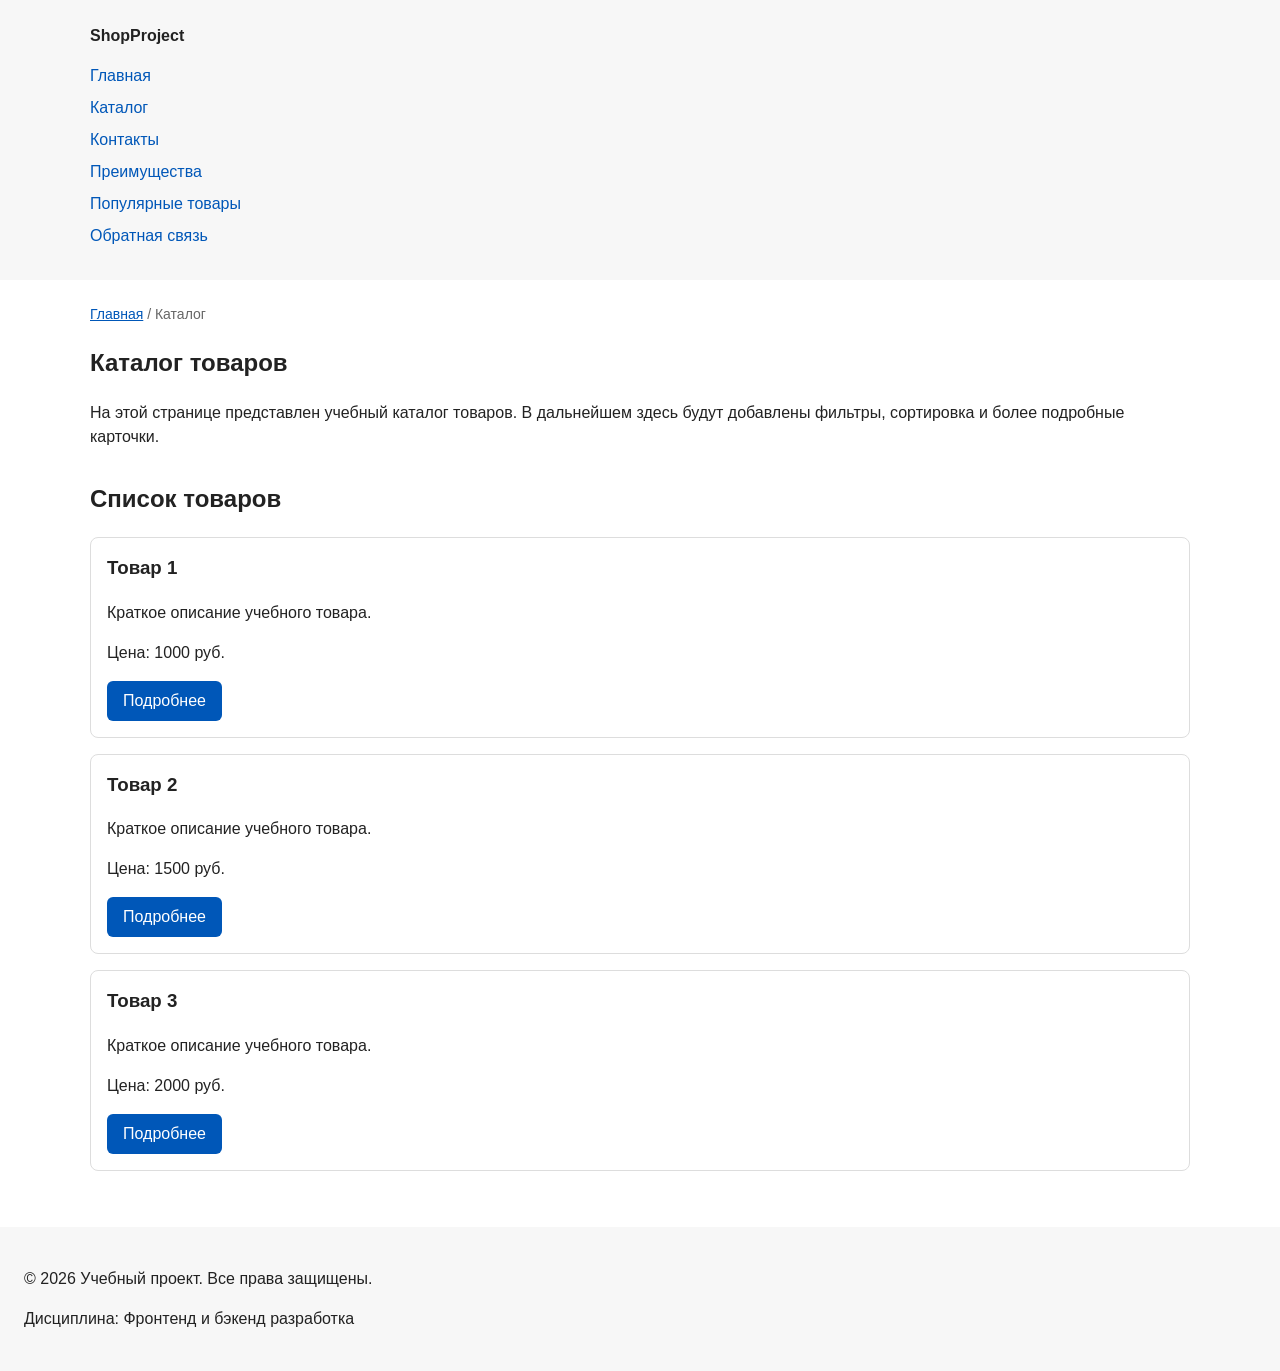
==== catalog.html @ 84f33d65 "feat: add multi-page structure navigation and anchors" ====
<!DOCTYPE html>
<html lang="ru">
<head>
  <meta charset="UTF-8">
  <meta name="viewport" content="width=device-width, initial-scale=1.0">
  <meta name="description" content="Каталог товаров учебного интернет-магазина.">
  <title>Каталог товаров — Учебный интернет-магазин</title>
  <link rel="stylesheet" href="css/style.css">
</head>
<body>
  <header>
    <div class="site-header">
      <a class="site-logo" href="index.html">ShopProject</a>
      <nav class="site-nav" aria-label="Основная навигация">
        <ul class="site-nav__list">
          <li><a href="index.html">Главная</a></li>
          <li><a href="catalog.html">Каталог</a></li>
          <li><a href="contacts.html">Контакты</a></li>
          <li><a href="index.html#advantages">Преимущества</a></li>
          <li><a href="index.html#popular">Популярные товары</a></li>
          <li><a href="index.html#contacts">Обратная связь</a></li>
        </ul>
      </nav>
    </div>
  </header>

  <main>
    <nav class="breadcrumbs" aria-label="Хлебные крошки">
      <a href="index.html">Главная</a>
      <span>Каталог</span>
    </nav>

    <section class="section">
      <h1>Каталог товаров</h1>
      <p>
        На этой странице представлен учебный каталог товаров.
        В дальнейшем здесь будут добавлены фильтры, сортировка и более
        подробные карточки.
      </p>
    </section>

    <section class="section">
      <h2>Список товаров</h2>

      <article class="product-card">
        <h3>Товар 1</h3>
        <p>Краткое описание учебного товара.</p>
        <p>Цена: 1000 руб.</p>
        <a class="button" href="index.html#popular">Подробнее</a>
      </article>

      <article class="product-card">
        <h3>Товар 2</h3>
        <p>Краткое описание учебного товара.</p>
        <p>Цена: 1500 руб.</p>
        <a class="button" href="index.html#popular">Подробнее</a>
      </article>

      <article class="product-card">
        <h3>Товар 3</h3>
        <p>Краткое описание учебного товара.</p>
        <p>Цена: 2000 руб.</p>
        <a class="button" href="index.html#popular">Подробнее</a>
      </article>
    </section>
  </main>

  <footer>
    <p>&copy; 2026 Учебный проект. Все права защищены.</p>
    <p>Дисциплина: Фронтенд и бэкенд разработка</p>
  </footer>
</body>
</html>
---- css/style.css ----
/* ===============================
   1. Переменные проекта
   =============================== */

:root {
  /* Цвета */
  --color-bg: #ffffff;
  --color-text: #222222;
  --color-muted: #666666;
  --color-primary: #0057b8;
  --color-primary-dark: #003f86;
  --color-border: #dddddd;
  --color-surface: #f7f7f7;
  --color-surface-accent: #eef5ff;
  --color-danger: #b00020;
  --color-success: #168a2f;
  --color-success-bg: #eefaf0;
  --color-white: #ffffff;

  /* Отступы */
  --space-xs: 4px;
  --space-sm: 8px;
  --space-md: 16px;
  --space-lg: 24px;
  --space-xl: 32px;

  /* Скругления */
  --radius-sm: 6px;
  --radius-md: 8px;
  --radius-lg: 12px;

  /* Размеры */
  --container-width: 1100px;
}

/* ===============================
   2. Базовые стили
   =============================== */

* {
  box-sizing: border-box;
}

body {
  margin: 0;
  font-family: Arial, sans-serif;
  line-height: 1.5;
  color: var(--color-text);
  background-color: var(--color-bg);
}

header,
main,
footer {
  padding: var(--space-lg);
}

header {
  background-color: var(--color-surface);
}

footer {
  background-color: var(--color-surface);
}

html {
  scroll-behavior: smooth;
}

:target {
  outline: 2px dashed var(--color-primary);
  outline-offset: 4px;
}

/* ===============================
   3. Общие элементы интерфейса
   =============================== */

a {
  color: var(--color-primary);
}

a:hover {
  color: var(--color-primary-dark);
}

a:focus-visible {
  outline: 2px solid var(--color-primary);
  outline-offset: 3px;
}

/* ===============================
   4. Компоненты страницы
   =============================== */

.site-header {
  max-width: var(--container-width);
  margin: 0 auto;
}

.site-logo {
  font-weight: bold;
  text-decoration: none;
  color: var(--color-text);
}

.site-nav__list {
  padding: 0;
  margin: var(--space-md) 0 0;
  list-style: none;
}

.site-nav__list li {
  margin-bottom: var(--space-sm);
}

.site-nav__list a {
  color: var(--color-primary);
  text-decoration: none;
}

.site-nav__list a:hover {
  text-decoration: underline;
}

.hero {
  max-width: var(--container-width);
  margin: 0 auto var(--space-xl);
  padding: var(--space-xl) var(--space-lg);
  background-color: var(--color-surface-accent);
  border-radius: var(--radius-lg);
}

.section {
  max-width: var(--container-width);
  margin: 0 auto var(--space-xl);
}

.section h2 {
  margin-top: 0;
}

.product-card {
  margin-bottom: var(--space-md);
  padding: var(--space-md);
  border: 1px solid var(--color-border);
  border-radius: var(--radius-md);
  background-color: var(--color-bg);
}

.product-card:hover {
  border-color: var(--color-primary);
}

.product-card h3 {
  margin-top: 0;
}

.button {
  display: inline-block;
  padding: var(--space-sm) var(--space-md);
  color: var(--color-white);
  background-color: var(--color-primary);
  text-decoration: none;
  border: none;
  border-radius: var(--radius-sm);
  font: inherit;
  cursor: pointer;
}

.button:hover {
  color: var(--color-white);
  background-color: var(--color-primary-dark);
}

.button:focus-visible {
  outline: 2px solid var(--color-primary);
  outline-offset: 3px;
}

.button:disabled {
  opacity: 0.6;
  cursor: not-allowed;
}

.aside-info {
  max-width: var(--container-width);
  margin: 0 auto var(--space-xl);
  padding: var(--space-md);
  border-left: 4px solid var(--color-primary);
  background-color: var(--color-surface);
}

.breadcrumbs {
  max-width: var(--container-width);
  margin: 0 auto var(--space-md);
  font-size: 14px;
  color: var(--color-muted);
}

.breadcrumbs a {
  color: var(--color-primary);
}

.breadcrumbs span::before {
  content: " / ";
  color: var(--color-muted);
}

/* ===============================
   5. Форма и модальное окно
   =============================== */

.order-dialog {
  width: min(100% - 32px, 560px);
  padding: var(--space-lg);
  border: none;
  border-radius: var(--radius-lg);
}

.order-dialog::backdrop {
  background-color: rgba(0, 0, 0, 0.5);
}

.form-field {
  margin-bottom: var(--space-md);
}

.form-field label {
  display: block;
  margin-bottom: var(--space-xs);
}

.form-field input,
.form-field select,
.form-field textarea {
  width: 100%;
  padding: 10px 12px;
  border: 1px solid var(--color-border);
  border-radius: var(--radius-sm);
  font: inherit;
}

.form-field input[type="checkbox"] {
  width: auto;
}

.form-field small {
  display: block;
  margin-top: var(--space-xs);
  color: var(--color-muted);
}

.form-field input:hover,
.form-field select:hover,
.form-field textarea:hover {
  border-color: var(--color-primary);
}

.form-field input:focus-visible,
.form-field select:focus-visible,
.form-field textarea:focus-visible,
.form-actions button:focus-visible {
  outline: 2px solid var(--color-primary);
  outline-offset: 3px;
}

[aria-invalid="true"] {
  border-color: var(--color-danger);
}

.form-actions {
  display: flex;
  gap: 12px;
  margin-top: 20px;
}

.success-message {
  max-width: var(--container-width);
  margin: var(--space-lg) auto;
  padding: var(--space-md);
  border-left: 4px solid var(--color-success);
  background-color: var(--color-success-bg);
}
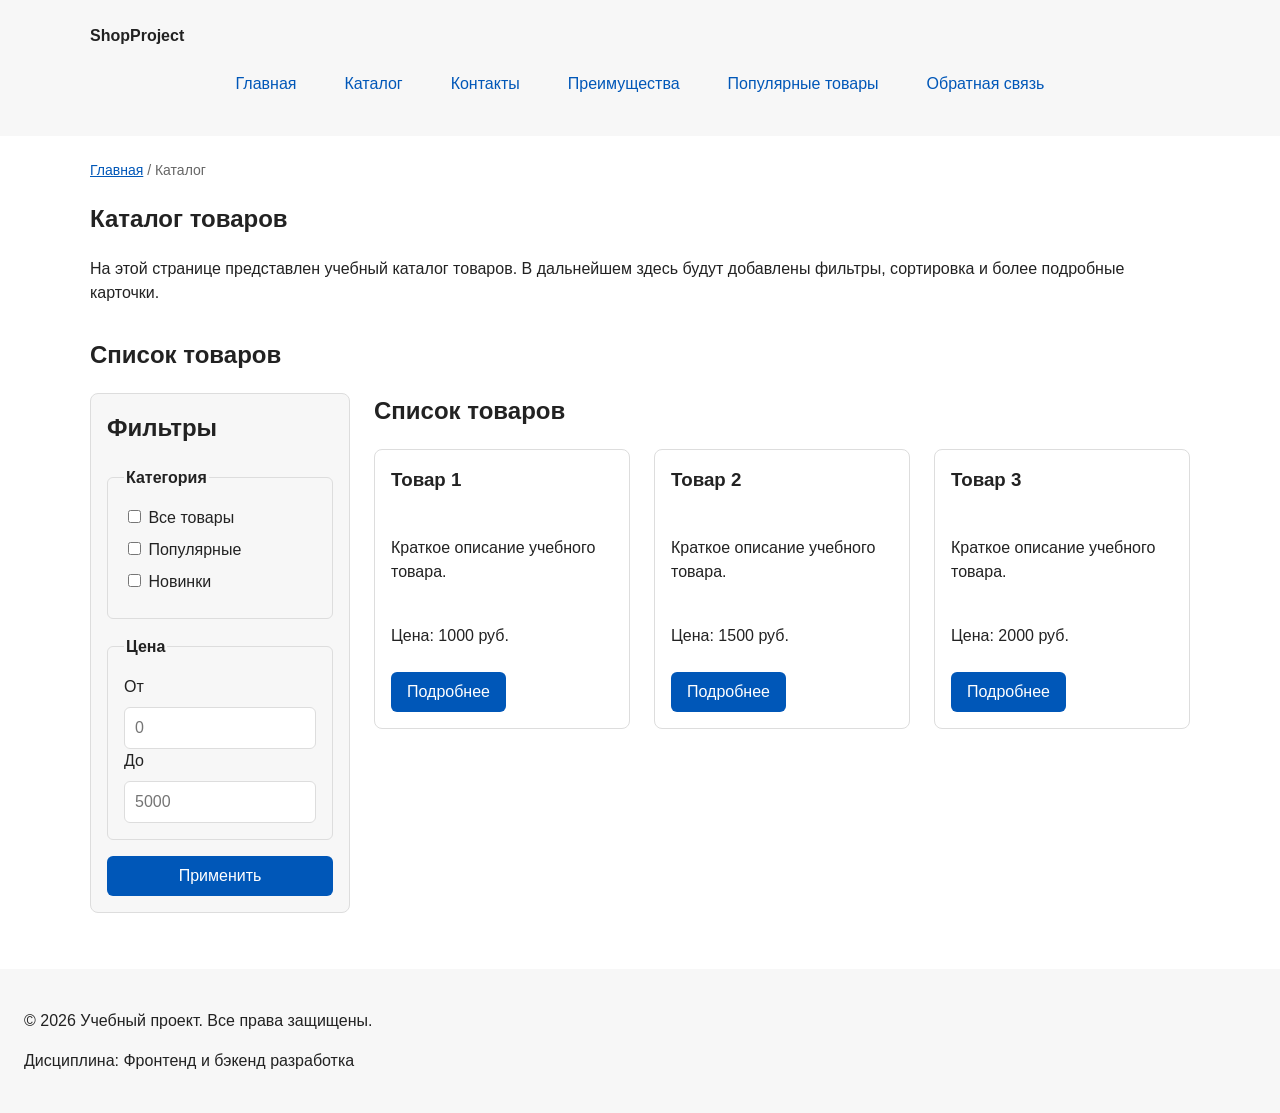
==== commit b2a98c62: "feat: add flex navigation and grid catalog layout" ====
--- a/catalog.html
+++ b/catalog.html
@@ -41,7 +41,33 @@
 
     <section class="section">
       <h2>Список товаров</h2>
+      <section class="catalog-layout">
+        <aside class="catalog-filters">
+            <h2>Фильтры</h2>
 
+            <form class="filters-form" action="#" method="get">
+                <fieldset>
+                    <legend>Категория</legend>
+                    <label><input type="checkbox" name="category" value="all"> Все товары</label>
+                    <label><input type="checkbox" name="category" value="popular"> Популярные</label>
+                    <label><input type="checkbox" name="category" value="new"> Новинки</label>
+                </fieldset>
+
+                <fieldset>
+                    <legend>Цена</legend>
+                    <label for="price-from">От</label>
+                    <input id="price-from" name="price-from" type="number" min="0" placeholder="0">
+                    <label for="price-to">До</label>
+                    <input id="price-to" name="price-to" type="number" min="0" placeholder="5000">
+                </fieldset>
+
+                <button class="button" type="submit">Применить</button>
+            </form>
+        </aside>
+
+  <section class="catalog-products">
+    <h2>Список товаров</h2>
+    <div class="products-grid">
       <article class="product-card">
         <h3>Товар 1</h3>
         <p>Краткое описание учебного товара.</p>
@@ -62,7 +88,10 @@
         <p>Цена: 2000 руб.</p>
         <a class="button" href="index.html#popular">Подробнее</a>
       </article>
-    </section>
+    </div>
+  </section>
+</section>  
+
   </main>
 
   <footer>
--- a/css/style.css
+++ b/css/style.css
@@ -105,6 +105,11 @@
 }
 
 .site-nav__list {
+  display: flex;
+  flex-wrap: wrap;
+  justify-content: center;
+  align-items: center;
+  gap: var(--space-md);
   padding: 0;
   margin: var(--space-md) 0 0;
   list-style: none;
@@ -115,12 +120,16 @@
 }
 
 .site-nav__list a {
+  display: inline-block;
+  padding: var(--space-sm) var(--space-md);
   color: var(--color-primary);
   text-decoration: none;
+  border-radius: var(--radius-sm);
 }
 
 .site-nav__list a:hover {
-  text-decoration: underline;
+  color: var(--color-white);
+  background-color: var(--color-primary);
 }
 
 .hero {
@@ -140,12 +149,26 @@
   margin-top: 0;
 }
 
+.products-grid {
+    display: grid;
+    grid-template-columns: repeat(3, 1fr);
+    gap: var(--space-lg);
+}
+
 .product-card {
-  margin-bottom: var(--space-md);
-  padding: var(--space-md);
-  border: 1px solid var(--color-border);
-  border-radius: var(--radius-md);
-  background-color: var(--color-bg);
+    display: flex;
+    flex-direction: column;
+    gap: var(--space-sm);
+    margin-bottom: 0;
+    padding: var(--space-md);
+    border: 1px solid var(--color-border);
+    border-radius: var(--radius-md);
+    background-color: var(--color-bg);
+}
+
+.product-card .button {
+    margin-top: auto;
+    align-self: flex-start;
 }
 
 .product-card:hover {
@@ -281,4 +304,54 @@
   padding: var(--space-md);
   border-left: 4px solid var(--color-success);
   background-color: var(--color-success-bg);
+}
+
+.catalog-layout {
+  max-width: var(--container-width);
+  margin: 0 auto var(--space-xl);
+  display: grid;
+  grid-template-columns: 260px 1fr;
+  grid-template-areas: "filters products";
+  gap: var(--space-lg);
+}
+
+.catalog-filters {
+  grid-area: filters;
+  padding: var(--space-md);
+  border: 1px solid var(--color-border);
+  border-radius: var(--radius-md);
+  background-color: var(--color-surface);
+}
+
+.catalog-products {
+  grid-area: products;
+}
+
+.filters-form {
+  display: grid;
+  gap: var(--space-md);
+}
+
+.filters-form fieldset {
+  margin: 0;
+  padding: var(--space-md);
+  border: 1px solid var(--color-border);
+  border-radius: var(--radius-sm);
+}
+
+.filters-form legend {
+  font-weight: 700;
+}
+
+.filters-form label {
+  display: block;
+  margin-bottom: var(--space-sm);
+}
+
+.filters-form input[type="number"] {
+  width: 100%;
+  padding: 8px 10px;
+  border: 1px solid var(--color-border);
+  border-radius: var(--radius-sm);
+  font: inherit;
 }
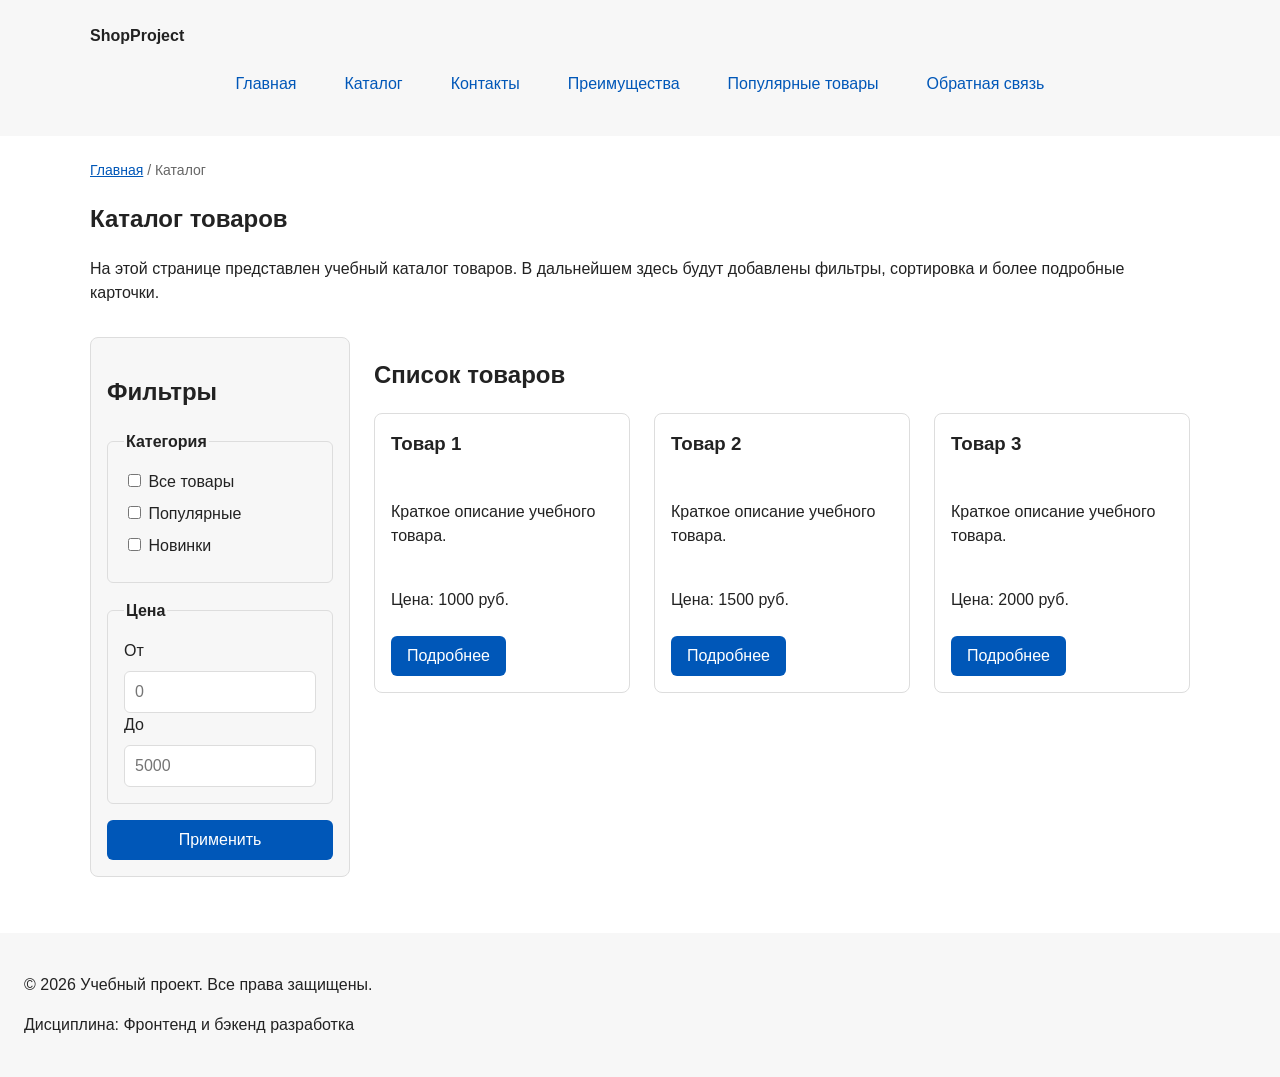
==== commit 2c455de3: "fix: correct HTML structure and update README" ====
--- a/catalog.html
+++ b/catalog.html
@@ -39,31 +39,29 @@
       </p>
     </section>
 
-    <section class="section">
-      <h2>Список товаров</h2>
-      <section class="catalog-layout">
-        <aside class="catalog-filters">
-            <h2>Фильтры</h2>
+    <section class="catalog-layout">
+      <aside class="catalog-filters">
+          <h2>Фильтры</h2>
 
-            <form class="filters-form" action="#" method="get">
-                <fieldset>
-                    <legend>Категория</legend>
-                    <label><input type="checkbox" name="category" value="all"> Все товары</label>
-                    <label><input type="checkbox" name="category" value="popular"> Популярные</label>
-                    <label><input type="checkbox" name="category" value="new"> Новинки</label>
-                </fieldset>
+          <form class="filters-form" action="#" method="get">
+              <fieldset>
+                  <legend>Категория</legend>
+                  <label><input type="checkbox" name="category" value="all"> Все товары</label>
+                  <label><input type="checkbox" name="category" value="popular"> Популярные</label>
+                  <label><input type="checkbox" name="category" value="new"> Новинки</label>
+              </fieldset>
 
-                <fieldset>
-                    <legend>Цена</legend>
-                    <label for="price-from">От</label>
-                    <input id="price-from" name="price-from" type="number" min="0" placeholder="0">
-                    <label for="price-to">До</label>
-                    <input id="price-to" name="price-to" type="number" min="0" placeholder="5000">
-                </fieldset>
+              <fieldset>
+                  <legend>Цена</legend>
+                  <label for="price-from">От</label>
+                  <input id="price-from" name="price-from" type="number" min="0" placeholder="0">
+                  <label for="price-to">До</label>
+                  <input id="price-to" name="price-to" type="number" min="0" placeholder="5000">
+              </fieldset>
 
-                <button class="button" type="submit">Применить</button>
-            </form>
-        </aside>
+              <button class="button" type="submit">Применить</button>
+          </form>
+      </aside>
 
   <section class="catalog-products">
     <h2>Список товаров</h2>
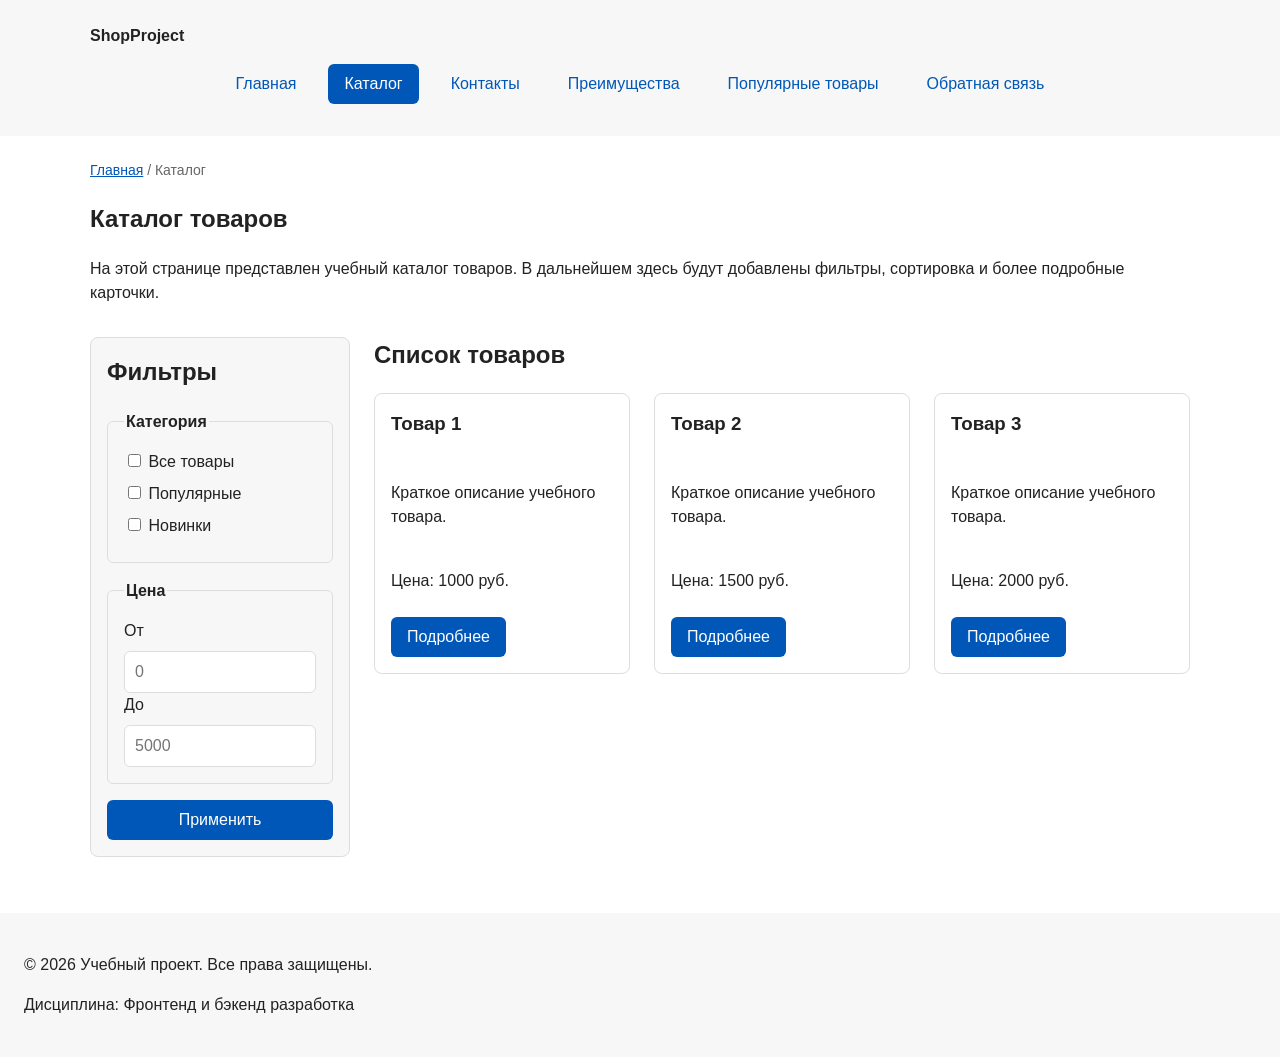
==== commit 27044a29: "refactor: apply BEM naming to CSS classes" ====
--- a/catalog.html
+++ b/catalog.html
@@ -8,17 +8,30 @@
   <link rel="stylesheet" href="css/style.css">
 </head>
 <body>
-  <header>
-    <div class="site-header">
-      <a class="site-logo" href="index.html">ShopProject</a>
+  <header class="site-header">
+    <div class="site-header__inner">
+      <a class="site-header__logo" href="index.html">ShopProject</a>
+
       <nav class="site-nav" aria-label="Основная навигация">
         <ul class="site-nav__list">
-          <li><a href="index.html">Главная</a></li>
-          <li><a href="catalog.html">Каталог</a></li>
-          <li><a href="contacts.html">Контакты</a></li>
-          <li><a href="index.html#advantages">Преимущества</a></li>
-          <li><a href="index.html#popular">Популярные товары</a></li>
-          <li><a href="index.html#contacts">Обратная связь</a></li>
+          <li class="site-nav__item">
+            <a class="site-nav__link" href="index.html">Главная</a>
+          </li>
+          <li class="site-nav__item">
+            <a class="site-nav__link site-nav__link--active" href="catalog.html">Каталог</a>
+          </li>
+          <li class="site-nav__item">
+            <a class="site-nav__link" href="contacts.html">Контакты</a>
+          </li>
+          <li class="site-nav__item">
+            <a class="site-nav__link" href="index.html#advantages">Преимущества</a>
+          </li>
+          <li class="site-nav__item">
+            <a class="site-nav__link" href="index.html#popular">Популярные товары</a>
+          </li>
+          <li class="site-nav__item">
+            <a class="site-nav__link" href="index.html#contacts">Обратная связь</a>
+          </li>
         </ul>
       </nav>
     </div>
@@ -26,8 +39,8 @@
 
   <main>
     <nav class="breadcrumbs" aria-label="Хлебные крошки">
-      <a href="index.html">Главная</a>
-      <span>Каталог</span>
+      <a class="breadcrumbs__link" href="index.html">Главная</a>
+      <span class="breadcrumbs__current">Каталог</span>
     </nav>
 
     <section class="section">
@@ -41,58 +54,66 @@
 
     <section class="catalog-layout">
       <aside class="catalog-filters">
-          <h2>Фильтры</h2>
+        <h2 class="catalog-filters__title">Фильтры</h2>
 
-          <form class="filters-form" action="#" method="get">
-              <fieldset>
-                  <legend>Категория</legend>
-                  <label><input type="checkbox" name="category" value="all"> Все товары</label>
-                  <label><input type="checkbox" name="category" value="popular"> Популярные</label>
-                  <label><input type="checkbox" name="category" value="new"> Новинки</label>
-              </fieldset>
+        <form class="catalog-filters__form" action="#" method="get">
+          <fieldset class="catalog-filters__group">
+            <legend class="catalog-filters__legend">Категория</legend>
+            <label class="catalog-filters__label">
+              <input class="catalog-filters__input" type="checkbox" name="category" value="all"> Все товары
+            </label>
+            <label class="catalog-filters__label">
+              <input class="catalog-filters__input" type="checkbox" name="category" value="popular"> Популярные
+            </label>
+            <label class="catalog-filters__label">
+              <input class="catalog-filters__input" type="checkbox" name="category" value="new"> Новинки
+            </label>
+          </fieldset>
 
-              <fieldset>
-                  <legend>Цена</legend>
-                  <label for="price-from">От</label>
-                  <input id="price-from" name="price-from" type="number" min="0" placeholder="0">
-                  <label for="price-to">До</label>
-                  <input id="price-to" name="price-to" type="number" min="0" placeholder="5000">
-              </fieldset>
+          <fieldset class="catalog-filters__group">
+            <legend class="catalog-filters__legend">Цена</legend>
+            <label class="catalog-filters__label" for="price-from">От</label>
+            <input class="catalog-filters__input" id="price-from" name="price-from"
+              type="number" min="0" placeholder="0">
+            <label class="catalog-filters__label" for="price-to">До</label>
+            <input class="catalog-filters__input" id="price-to" name="price-to"
+              type="number" min="0" placeholder="5000">
+          </fieldset>
 
-              <button class="button" type="submit">Применить</button>
-          </form>
+          <button class="button button--primary" type="submit">Применить</button>
+        </form>
       </aside>
 
-  <section class="catalog-products">
-    <h2>Список товаров</h2>
-    <div class="products-grid">
-      <article class="product-card">
-        <h3>Товар 1</h3>
-        <p>Краткое описание учебного товара.</p>
-        <p>Цена: 1000 руб.</p>
-        <a class="button" href="index.html#popular">Подробнее</a>
-      </article>
+      <section class="catalog-products">
+        <h2 class="section__title">Список товаров</h2>
 
-      <article class="product-card">
-        <h3>Товар 2</h3>
-        <p>Краткое описание учебного товара.</p>
-        <p>Цена: 1500 руб.</p>
-        <a class="button" href="index.html#popular">Подробнее</a>
-      </article>
+        <div class="products-grid">
+          <article class="product-card">
+            <h3 class="product-card__title">Товар 1</h3>
+            <p class="product-card__description">Краткое описание учебного товара.</p>
+            <p class="product-card__price">Цена: 1000 руб.</p>
+            <a class="button button--primary product-card__button" href="index.html#popular">Подробнее</a>
+          </article>
 
-      <article class="product-card">
-        <h3>Товар 3</h3>
-        <p>Краткое описание учебного товара.</p>
-        <p>Цена: 2000 руб.</p>
-        <a class="button" href="index.html#popular">Подробнее</a>
-      </article>
-    </div>
-  </section>
-</section>  
+          <article class="product-card">
+            <h3 class="product-card__title">Товар 2</h3>
+            <p class="product-card__description">Краткое описание учебного товара.</p>
+            <p class="product-card__price">Цена: 1500 руб.</p>
+            <a class="button button--primary product-card__button" href="index.html#popular">Подробнее</a>
+          </article>
 
+          <article class="product-card">
+            <h3 class="product-card__title">Товар 3</h3>
+            <p class="product-card__description">Краткое описание учебного товара.</p>
+            <p class="product-card__price">Цена: 2000 руб.</p>
+            <a class="button button--primary product-card__button" href="index.html#popular">Подробнее</a>
+          </article>
+        </div>
+      </section>
+    </section>
   </main>
 
-  <footer>
+  <footer class="site-footer">
     <p>&copy; 2026 Учебный проект. Все права защищены.</p>
     <p>Дисциплина: Фронтенд и бэкенд разработка</p>
   </footer>
--- a/css/style.css
+++ b/css/style.css
@@ -49,18 +49,8 @@
   background-color: var(--color-bg);
 }
 
-header,
-main,
-footer {
+main {
   padding: var(--space-lg);
-}
-
-header {
-  background-color: var(--color-surface);
-}
-
-footer {
-  background-color: var(--color-surface);
 }
 
 html {
@@ -93,17 +83,24 @@
    4. Компоненты страницы
    =============================== */
 
+/* Шапка */
 .site-header {
+  padding: var(--space-lg);
+  background-color: var(--color-surface);
+}
+
+.site-header__inner {
   max-width: var(--container-width);
   margin: 0 auto;
 }
 
-.site-logo {
+.site-header__logo {
   font-weight: bold;
   text-decoration: none;
   color: var(--color-text);
 }
 
+/* Навигация */
 .site-nav__list {
   display: flex;
   flex-wrap: wrap;
@@ -115,11 +112,11 @@
   list-style: none;
 }
 
-.site-nav__list li {
+.site-nav__item {
   margin-bottom: var(--space-sm);
 }
 
-.site-nav__list a {
+.site-nav__link {
   display: inline-block;
   padding: var(--space-sm) var(--space-md);
   color: var(--color-primary);
@@ -127,11 +124,35 @@
   border-radius: var(--radius-sm);
 }
 
-.site-nav__list a:hover {
+.site-nav__link:hover {
   color: var(--color-white);
   background-color: var(--color-primary);
 }
 
+/* Ссылка текущей страницы (должна идти после :hover) */
+.site-nav__link--active {
+  color: var(--color-white);
+  background-color: var(--color-primary);
+}
+
+/* Хлебные крошки */
+.breadcrumbs {
+  max-width: var(--container-width);
+  margin: 0 auto var(--space-md);
+  font-size: 14px;
+  color: var(--color-muted);
+}
+
+.breadcrumbs__link {
+  color: var(--color-primary);
+}
+
+.breadcrumbs__current::before {
+  content: " / ";
+  color: var(--color-muted);
+}
+
+/* Первый экран и секции */
 .hero {
   max-width: var(--container-width);
   margin: 0 auto var(--space-xl);
@@ -145,55 +166,70 @@
   margin: 0 auto var(--space-xl);
 }
 
-.section h2 {
+.section__title {
   margin-top: 0;
 }
 
+/* Сетка и карточки товаров */
 .products-grid {
-    display: grid;
-    grid-template-columns: repeat(3, 1fr);
-    gap: var(--space-lg);
+  display: grid;
+  grid-template-columns: repeat(3, 1fr);
+  gap: var(--space-lg);
 }
 
 .product-card {
-    display: flex;
-    flex-direction: column;
-    gap: var(--space-sm);
-    margin-bottom: 0;
-    padding: var(--space-md);
-    border: 1px solid var(--color-border);
-    border-radius: var(--radius-md);
-    background-color: var(--color-bg);
-}
-
-.product-card .button {
-    margin-top: auto;
-    align-self: flex-start;
+  display: flex;
+  flex-direction: column;
+  gap: var(--space-sm);
+  padding: var(--space-md);
+  border: 1px solid var(--color-border);
+  border-radius: var(--radius-md);
+  background-color: var(--color-bg);
 }
 
 .product-card:hover {
   border-color: var(--color-primary);
 }
 
-.product-card h3 {
+.product-card__title {
   margin-top: 0;
 }
 
+.product-card__button {
+  margin-top: auto;
+  align-self: flex-start;
+}
+
+/* Кнопка: базовый блок + модификаторы (всегда вместе: button button--primary) */
 .button {
   display: inline-block;
   padding: var(--space-sm) var(--space-md);
+  border: none;
+  border-radius: var(--radius-sm);
+  font: inherit;
+  text-decoration: none;
+  cursor: pointer;
+}
+
+.button--primary {
   color: var(--color-white);
   background-color: var(--color-primary);
-  text-decoration: none;
-  border: none;
-  border-radius: var(--radius-sm);
-  font: inherit;
-  cursor: pointer;
-}
-
-.button:hover {
+}
+
+.button--primary:hover {
   color: var(--color-white);
   background-color: var(--color-primary-dark);
+}
+
+.button--secondary {
+  color: var(--color-primary);
+  background-color: transparent;
+  border: 1px solid var(--color-primary);
+}
+
+.button--secondary:hover {
+  color: var(--color-white);
+  background-color: var(--color-primary);
 }
 
 .button:focus-visible {
@@ -206,6 +242,7 @@
   cursor: not-allowed;
 }
 
+/* Информационный блок и подвал */
 .aside-info {
   max-width: var(--container-width);
   margin: 0 auto var(--space-xl);
@@ -214,20 +251,64 @@
   background-color: var(--color-surface);
 }
 
-.breadcrumbs {
-  max-width: var(--container-width);
-  margin: 0 auto var(--space-md);
-  font-size: 14px;
-  color: var(--color-muted);
-}
-
-.breadcrumbs a {
-  color: var(--color-primary);
-}
-
-.breadcrumbs span::before {
-  content: " / ";
-  color: var(--color-muted);
+.site-footer {
+  padding: var(--space-lg);
+  background-color: var(--color-surface);
+}
+
+/* Каталог */
+.catalog-layout {
+  max-width: var(--container-width);
+  margin: 0 auto var(--space-xl);
+  display: grid;
+  grid-template-columns: 260px 1fr;
+  grid-template-areas: "filters products";
+  gap: var(--space-lg);
+}
+
+.catalog-filters {
+  grid-area: filters;
+  padding: var(--space-md);
+  border: 1px solid var(--color-border);
+  border-radius: var(--radius-md);
+  background-color: var(--color-surface);
+}
+
+.catalog-filters__title {
+  margin-top: 0;
+}
+
+.catalog-filters__form {
+  display: grid;
+  gap: var(--space-md);
+}
+
+.catalog-filters__group {
+  margin: 0;
+  padding: var(--space-md);
+  border: 1px solid var(--color-border);
+  border-radius: var(--radius-sm);
+}
+
+.catalog-filters__legend {
+  font-weight: 700;
+}
+
+.catalog-filters__label {
+  display: block;
+  margin-bottom: var(--space-sm);
+}
+
+.catalog-filters__input[type="number"] {
+  width: 100%;
+  padding: 8px 10px;
+  border: 1px solid var(--color-border);
+  border-radius: var(--radius-sm);
+  font: inherit;
+}
+
+.catalog-products {
+  grid-area: products;
 }
 
 /* ===============================
@@ -245,18 +326,18 @@
   background-color: rgba(0, 0, 0, 0.5);
 }
 
-.form-field {
+.order-form__field {
   margin-bottom: var(--space-md);
 }
 
-.form-field label {
+.order-form__label {
   display: block;
   margin-bottom: var(--space-xs);
 }
 
-.form-field input,
-.form-field select,
-.form-field textarea {
+.order-form__input,
+.order-form__select,
+.order-form__textarea {
   width: 100%;
   padding: 10px 12px;
   border: 1px solid var(--color-border);
@@ -264,35 +345,38 @@
   font: inherit;
 }
 
-.form-field input[type="checkbox"] {
+/* Должно идти после .order-form__input, иначе width: 100% перебьёт auto */
+.order-form__input--checkbox {
   width: auto;
 }
 
-.form-field small {
+.order-form__hint {
   display: block;
   margin-top: var(--space-xs);
   color: var(--color-muted);
 }
 
-.form-field input:hover,
-.form-field select:hover,
-.form-field textarea:hover {
+.order-form__input:hover,
+.order-form__select:hover,
+.order-form__textarea:hover {
   border-color: var(--color-primary);
 }
 
-.form-field input:focus-visible,
-.form-field select:focus-visible,
-.form-field textarea:focus-visible,
-.form-actions button:focus-visible {
+.order-form__input:focus-visible,
+.order-form__select:focus-visible,
+.order-form__textarea:focus-visible {
   outline: 2px solid var(--color-primary);
   outline-offset: 3px;
 }
 
-[aria-invalid="true"] {
+/* Ошибка. Стоит после :hover, чтобы красная рамка не исчезала при наведении */
+.order-form__input[aria-invalid="true"],
+.order-form__select[aria-invalid="true"],
+.order-form__textarea[aria-invalid="true"] {
   border-color: var(--color-danger);
 }
 
-.form-actions {
+.order-form__actions {
   display: flex;
   gap: 12px;
   margin-top: 20px;
@@ -304,54 +388,4 @@
   padding: var(--space-md);
   border-left: 4px solid var(--color-success);
   background-color: var(--color-success-bg);
-}
-
-.catalog-layout {
-  max-width: var(--container-width);
-  margin: 0 auto var(--space-xl);
-  display: grid;
-  grid-template-columns: 260px 1fr;
-  grid-template-areas: "filters products";
-  gap: var(--space-lg);
-}
-
-.catalog-filters {
-  grid-area: filters;
-  padding: var(--space-md);
-  border: 1px solid var(--color-border);
-  border-radius: var(--radius-md);
-  background-color: var(--color-surface);
-}
-
-.catalog-products {
-  grid-area: products;
-}
-
-.filters-form {
-  display: grid;
-  gap: var(--space-md);
-}
-
-.filters-form fieldset {
-  margin: 0;
-  padding: var(--space-md);
-  border: 1px solid var(--color-border);
-  border-radius: var(--radius-sm);
-}
-
-.filters-form legend {
-  font-weight: 700;
-}
-
-.filters-form label {
-  display: block;
-  margin-bottom: var(--space-sm);
-}
-
-.filters-form input[type="number"] {
-  width: 100%;
-  padding: 8px 10px;
-  border: 1px solid var(--color-border);
-  border-radius: var(--radius-sm);
-  font: inherit;
 }
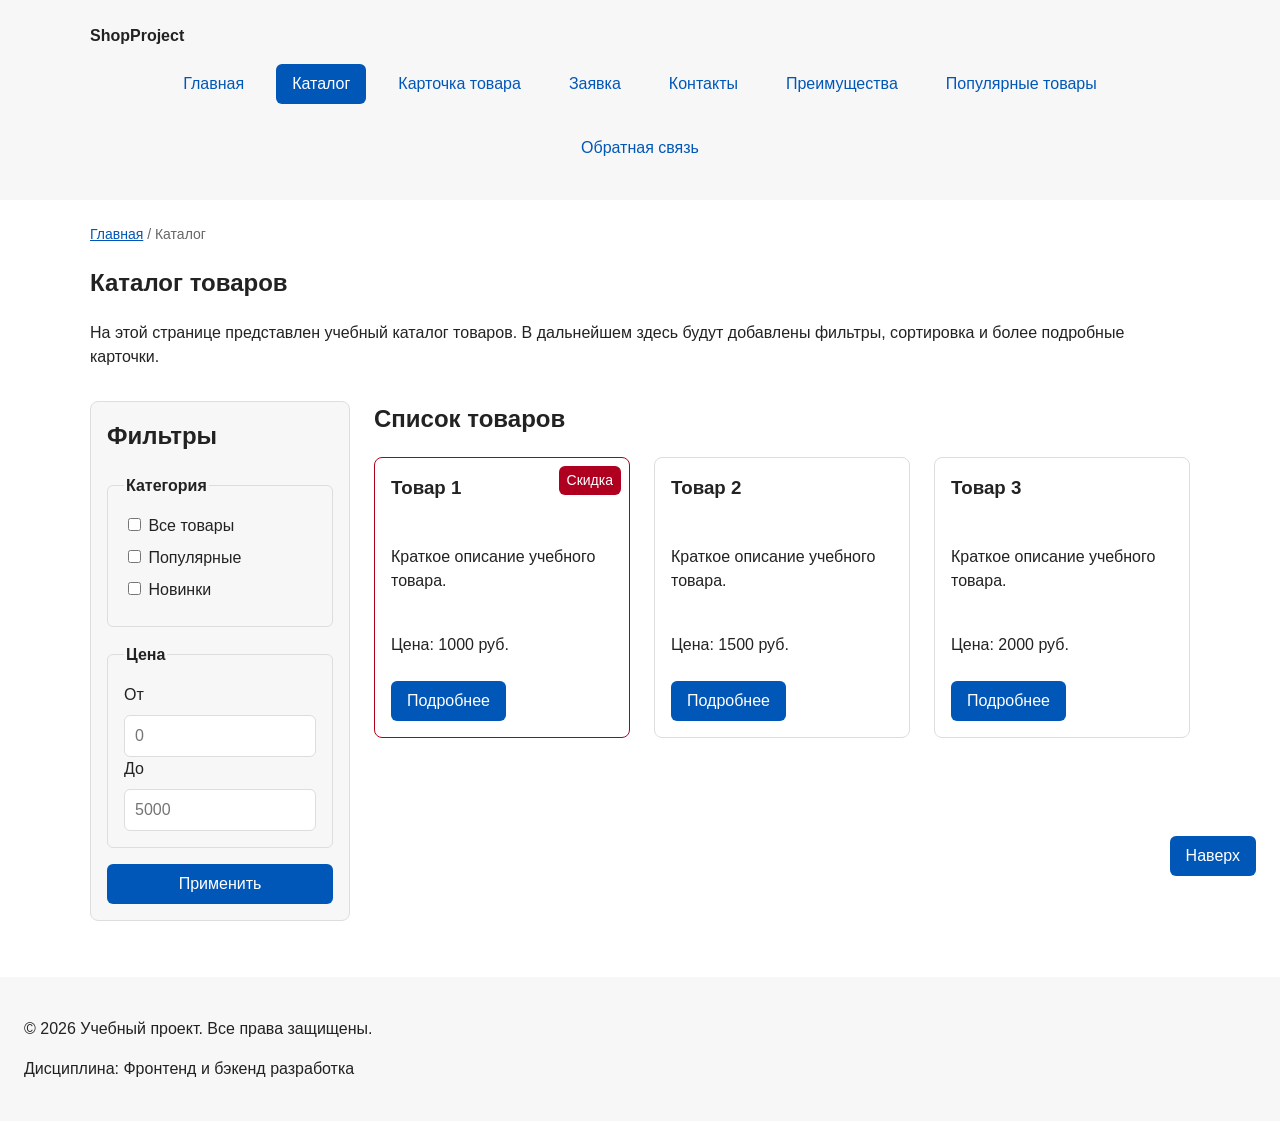
==== commit 4cad58e6: "fix: prepare HTML CSS project for submission" ====
--- a/catalog.html
+++ b/catalog.html
@@ -19,6 +19,12 @@
           </li>
           <li class="site-nav__item">
             <a class="site-nav__link site-nav__link--active" href="catalog.html">Каталог</a>
+          </li>
+          <li class="site-nav__item">
+            <a class="site-nav__link" href="product.html">Карточка товара</a>
+          </li>
+          <li class="site-nav__item">
+            <a class="site-nav__link" href="order.html">Заявка</a>
           </li>
           <li class="site-nav__item">
             <a class="site-nav__link" href="contacts.html">Контакты</a>
@@ -88,25 +94,26 @@
         <h2 class="section__title">Список товаров</h2>
 
         <div class="products-grid">
-          <article class="product-card">
+          <article class="product-card product-card--discount">
+            <span class="product-card__badge">Скидка</span>
             <h3 class="product-card__title">Товар 1</h3>
             <p class="product-card__description">Краткое описание учебного товара.</p>
             <p class="product-card__price">Цена: 1000 руб.</p>
-            <a class="button button--primary product-card__button" href="index.html#popular">Подробнее</a>
+            <a class="button button--primary product-card__button" href="product.html">Подробнее</a>
           </article>
 
           <article class="product-card">
             <h3 class="product-card__title">Товар 2</h3>
             <p class="product-card__description">Краткое описание учебного товара.</p>
             <p class="product-card__price">Цена: 1500 руб.</p>
-            <a class="button button--primary product-card__button" href="index.html#popular">Подробнее</a>
+            <a class="button button--primary product-card__button" href="product.html">Подробнее</a>
           </article>
 
           <article class="product-card">
             <h3 class="product-card__title">Товар 3</h3>
             <p class="product-card__description">Краткое описание учебного товара.</p>
             <p class="product-card__price">Цена: 2000 руб.</p>
-            <a class="button button--primary product-card__button" href="index.html#popular">Подробнее</a>
+            <a class="button button--primary product-card__button" href="product.html">Подробнее</a>
           </article>
         </div>
       </section>
@@ -117,5 +124,7 @@
     <p>&copy; 2026 Учебный проект. Все права защищены.</p>
     <p>Дисциплина: Фронтенд и бэкенд разработка</p>
   </footer>
+  
+  <a class="to-top" href="#top">Наверх</a>
 </body>
 </html>
--- a/css/style.css
+++ b/css/style.css
@@ -178,6 +178,7 @@
 }
 
 .product-card {
+  position: relative;
   display: flex;
   flex-direction: column;
   gap: var(--space-sm);
@@ -267,6 +268,9 @@
 }
 
 .catalog-filters {
+  position: sticky;
+  top: var(--space-md);
+  align-self: start;
   grid-area: filters;
   padding: var(--space-md);
   border: 1px solid var(--color-border);
@@ -388,4 +392,96 @@
   padding: var(--space-md);
   border-left: 4px solid var(--color-success);
   background-color: var(--color-success-bg);
+}
+
+/* ===============================
+   6. Страницы товара и заявки, позиционирование
+   =============================== */
+
+/* Разделитель между двумя ссылками в хлебных крошках */
+.breadcrumbs__link + .breadcrumbs__link::before {
+  content: " / ";
+  color: var(--color-muted);
+}
+
+/* Карточка товара на странице product.html */
+.product {
+  display: grid;
+  grid-template-columns: 1fr 1fr;
+  gap: var(--space-lg);
+}
+
+.product__image {
+  max-width: 100%;
+  height: auto;
+  border-radius: var(--radius-md);
+}
+
+.product__title {
+  margin-top: 0;
+}
+
+.product__price {
+  font-weight: 700;
+}
+
+/* Таблица характеристик */
+.product-table {
+  width: 100%;
+  border-collapse: collapse;
+}
+
+.product-table caption {
+  margin-bottom: var(--space-sm);
+  font-weight: 700;
+  text-align: left;
+}
+
+.product-table__cell {
+  padding: var(--space-sm) var(--space-md);
+  border: 1px solid var(--color-border);
+  text-align: left;
+}
+
+.product-table__cell--head {
+  background-color: var(--color-surface);
+}
+
+/* Форма на отдельной странице */
+.order-form--page {
+  max-width: 560px;
+}
+
+/* Карточка со скидкой и бейдж (absolute внутри relative-карточки) */
+.product-card--discount {
+  border-color: var(--color-danger);
+}
+
+.product-card__badge {
+  position: absolute;
+  top: var(--space-sm);
+  right: var(--space-sm);
+  padding: 4px 8px;
+  color: var(--color-white);
+  background-color: var(--color-danger);
+  border-radius: var(--radius-sm);
+  font-size: 14px;
+}
+
+/* Кнопка «Наверх»: fixed + z-index */
+.to-top {
+  position: fixed;
+  right: var(--space-lg);
+  bottom: var(--space-lg);
+  z-index: 10;
+  padding: var(--space-sm) var(--space-md);
+  color: var(--color-white);
+  background-color: var(--color-primary);
+  border-radius: var(--radius-sm);
+  text-decoration: none;
+}
+
+.to-top:hover {
+  color: var(--color-white);
+  background-color: var(--color-primary-dark);
 }
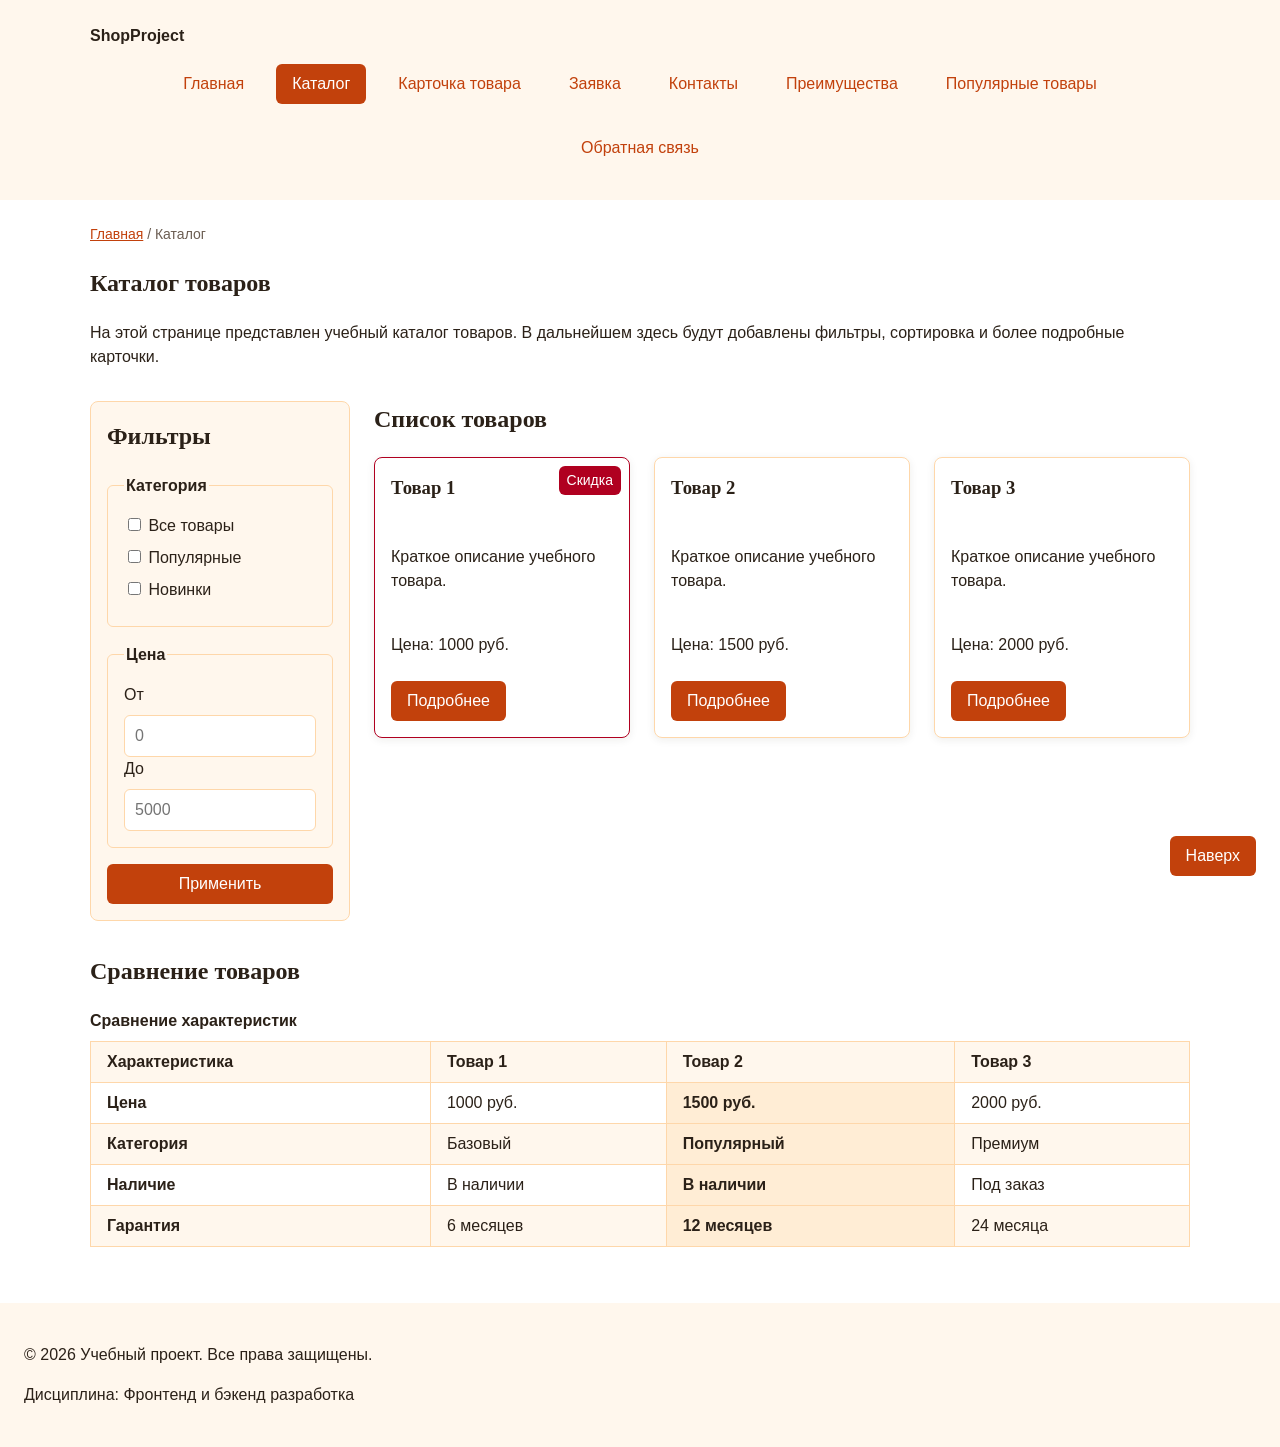
==== commit 0c428682: "feat: add products comparison table" ====
--- a/catalog.html
+++ b/catalog.html
@@ -118,6 +118,48 @@
         </div>
       </section>
     </section>
+
+    <section class="section">
+      <h2 class="section__title">Сравнение товаров</h2>
+
+      <table class="product-table product-table--compare">
+        <caption>Сравнение характеристик</caption>
+        <thead>
+          <tr>
+            <th class="product-table__cell product-table__cell--head" scope="col">Характеристика</th>
+            <th class="product-table__cell product-table__cell--head" scope="col">Товар 1</th>
+            <th class="product-table__cell product-table__cell--head" scope="col">Товар 2</th>
+            <th class="product-table__cell product-table__cell--head" scope="col">Товар 3</th>
+          </tr>
+        </thead>
+        <tbody>
+          <tr class="product-table__row">
+            <th class="product-table__cell" scope="row">Цена</th>
+            <td class="product-table__cell">1000 руб.</td>
+            <td class="product-table__cell product-table__cell--accent">1500 руб.</td>
+            <td class="product-table__cell">2000 руб.</td>
+          </tr>
+          <tr class="product-table__row">
+            <th class="product-table__cell" scope="row">Категория</th>
+            <td class="product-table__cell">Базовый</td>
+            <td class="product-table__cell product-table__cell--accent">Популярный</td>
+            <td class="product-table__cell">Премиум</td>
+          </tr>
+          <tr class="product-table__row">
+            <th class="product-table__cell" scope="row">Наличие</th>
+            <td class="product-table__cell">В наличии</td>
+            <td class="product-table__cell product-table__cell--accent">В наличии</td>
+            <td class="product-table__cell">Под заказ</td>
+          </tr>
+          <tr class="product-table__row">
+            <th class="product-table__cell" scope="row">Гарантия</th>
+            <td class="product-table__cell">6 месяцев</td>
+            <td class="product-table__cell product-table__cell--accent">12 месяцев</td>
+            <td class="product-table__cell">24 месяца</td>
+          </tr>
+        </tbody>
+      </table>
+    </section>
   </main>
 
   <footer class="site-footer">
--- a/css/style.css
+++ b/css/style.css
@@ -5,13 +5,13 @@
 :root {
   /* Цвета */
   --color-bg: #ffffff;
-  --color-text: #222222;
-  --color-muted: #666666;
-  --color-primary: #0057b8;
-  --color-primary-dark: #003f86;
-  --color-border: #dddddd;
-  --color-surface: #f7f7f7;
-  --color-surface-accent: #eef5ff;
+  --color-text: #2b2118;
+  --color-muted: #6b5d52;
+  --color-primary: #c2410c;
+  --color-primary-dark: #9a3412;
+  --color-border: #fed7aa;
+  --color-surface: #fff7ed;
+  --color-surface-accent: #ffedd5;
   --color-danger: #b00020;
   --color-success: #168a2f;
   --color-success-bg: #eefaf0;
@@ -31,6 +31,13 @@
 
   /* Размеры */
   --container-width: 1100px;
+
+
+  /* Оформление */
+  --font-heading: Georgia, "Times New Roman", serif;
+  --shadow-card: 0 2px 8px rgba(43, 33, 24, 0.08);
+  --shadow-card-hover: 0 6px 16px rgba(43, 33, 24, 0.15);
+  --transition: 0.2s ease;
 }
 
 /* ===============================
@@ -39,6 +46,12 @@
 
 * {
   box-sizing: border-box;
+}
+
+h1,
+h2,
+h3 {
+  font-family: var(--font-heading);
 }
 
 body {
@@ -157,7 +170,8 @@
   max-width: var(--container-width);
   margin: 0 auto var(--space-xl);
   padding: var(--space-xl) var(--space-lg);
-  background-color: var(--color-surface-accent);
+  background: linear-gradient(135deg, var(--color-surface-accent), var(--color-surface));
+  border: 1px solid var(--color-border);
   border-radius: var(--radius-lg);
 }
 
@@ -186,10 +200,15 @@
   border: 1px solid var(--color-border);
   border-radius: var(--radius-md);
   background-color: var(--color-bg);
+  box-shadow: var(--shadow-card);
+  transition: transform var(--transition), box-shadow var(--transition),
+    border-color var(--transition);
 }
 
 .product-card:hover {
   border-color: var(--color-primary);
+  box-shadow: var(--shadow-card-hover);
+  transform: translateY(-2px);
 }
 
 .product-card__title {
@@ -210,6 +229,7 @@
   font: inherit;
   text-decoration: none;
   cursor: pointer;
+  transition: background-color var(--transition), color var(--transition);
 }
 
 .button--primary {
@@ -484,4 +504,88 @@
 .to-top:hover {
   color: var(--color-white);
   background-color: var(--color-primary-dark);
+}
+
+/* ===============================
+   7. Доработки
+   =============================== */
+
+/* FAQ */
+.faq__item {
+  margin-bottom: var(--space-sm);
+  border: 1px solid var(--color-border);
+  border-radius: var(--radius-md);
+  background-color: var(--color-bg);
+}
+
+.faq__item[open] {
+  border-color: var(--color-primary);
+}
+
+.faq__question {
+  padding: var(--space-md);
+  font-weight: 700;
+  cursor: pointer;
+}
+
+.faq__question:hover {
+  color: var(--color-primary);
+}
+
+.faq__question:focus-visible {
+  outline: 2px solid var(--color-primary);
+  outline-offset: 3px;
+}
+
+.faq__answer {
+  margin: 0;
+  padding: 0 var(--space-md) var(--space-md);
+  color: var(--color-muted);
+}
+
+/* Отзывы */
+.reviews__list {
+  display: grid;
+  grid-template-columns: repeat(3, 1fr);
+  gap: var(--space-lg);
+}
+
+.review-card {
+  display: flex;
+  flex-direction: column;
+  gap: var(--space-sm);
+  padding: var(--space-md);
+  border-left: 4px solid var(--color-primary);
+  border-radius: var(--radius-md);
+  background-color: var(--color-surface);
+}
+
+.review-card__text {
+  margin: 0;
+  font-style: italic;
+}
+
+.review-card__author {
+  margin: 0;
+  font-weight: 700;
+}
+
+.review-card__rating {
+  margin-top: auto;
+  color: var(--color-primary);
+}
+
+/* Таблица сравнения */
+.product-table--compare {
+  max-width: var(--container-width);
+  margin: 0 auto;
+}
+
+.product-table__row:nth-child(even) {
+  background-color: var(--color-surface);
+}
+
+.product-table__cell--accent {
+  background-color: var(--color-surface-accent);
+  font-weight: 700;
 }
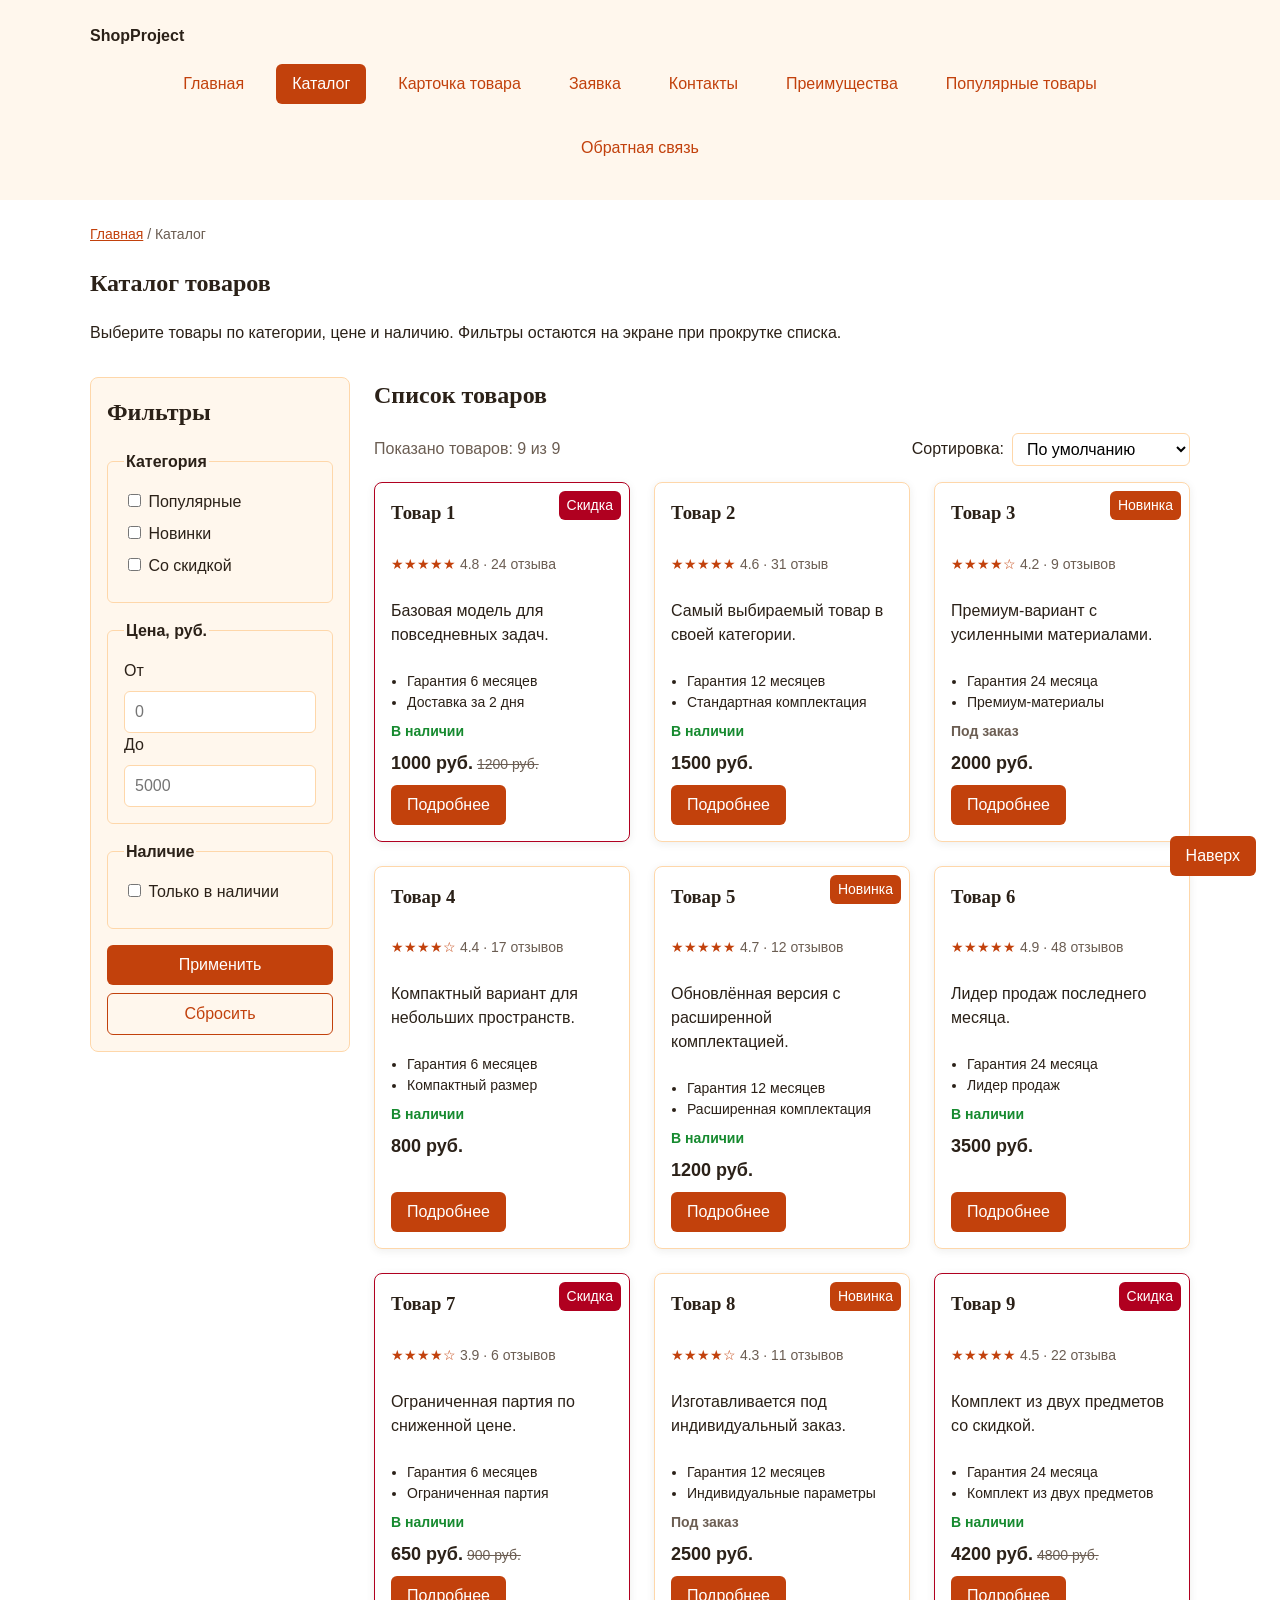
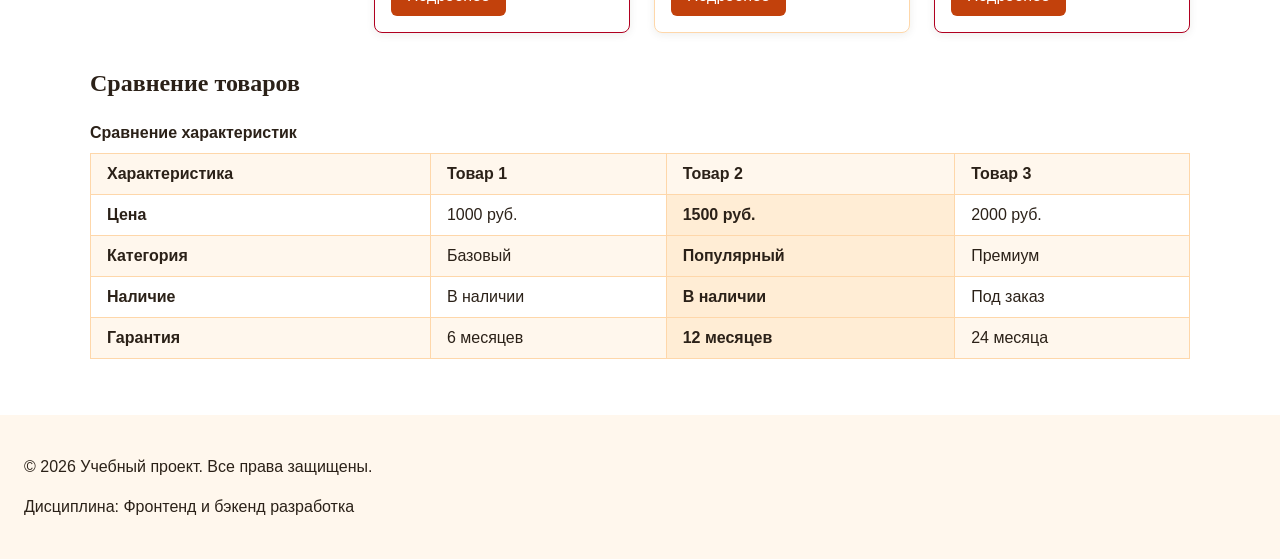
==== commit fac6a125: "Добавление доработок" ====
--- a/catalog.html
+++ b/catalog.html
@@ -3,7 +3,7 @@
 <head>
   <meta charset="UTF-8">
   <meta name="viewport" content="width=device-width, initial-scale=1.0">
-  <meta name="description" content="Каталог товаров учебного интернет-магазина.">
+  <meta name="description" content="Каталог товаров учебного интернет-магазина: фильтрация, сортировка и подробные карточки.">
   <title>Каталог товаров — Учебный интернет-магазин</title>
   <link rel="stylesheet" href="css/style.css">
 </head>
@@ -52,32 +52,30 @@
     <section class="section">
       <h1>Каталог товаров</h1>
       <p>
-        На этой странице представлен учебный каталог товаров.
-        В дальнейшем здесь будут добавлены фильтры, сортировка и более
-        подробные карточки.
+        Выберите товары по категории, цене и наличию. Фильтры остаются на экране при прокрутке списка.
       </p>
     </section>
 
     <section class="catalog-layout">
-      <aside class="catalog-filters">
-        <h2 class="catalog-filters__title">Фильтры</h2>
-
-        <form class="catalog-filters__form" action="#" method="get">
+      <aside class="catalog-filters" aria-labelledby="filters-title">
+        <h2 class="catalog-filters__title" id="filters-title">Фильтры</h2>
+
+        <form class="catalog-filters__form" id="catalog-filters-form" action="#" method="get">
           <fieldset class="catalog-filters__group">
             <legend class="catalog-filters__legend">Категория</legend>
             <label class="catalog-filters__label">
-              <input class="catalog-filters__input" type="checkbox" name="category" value="all"> Все товары
-            </label>
-            <label class="catalog-filters__label">
               <input class="catalog-filters__input" type="checkbox" name="category" value="popular"> Популярные
             </label>
             <label class="catalog-filters__label">
               <input class="catalog-filters__input" type="checkbox" name="category" value="new"> Новинки
             </label>
+            <label class="catalog-filters__label">
+              <input class="catalog-filters__input" type="checkbox" name="category" value="discount"> Со скидкой
+            </label>
           </fieldset>
 
           <fieldset class="catalog-filters__group">
-            <legend class="catalog-filters__legend">Цена</legend>
+            <legend class="catalog-filters__legend">Цена, руб.</legend>
             <label class="catalog-filters__label" for="price-from">От</label>
             <input class="catalog-filters__input" id="price-from" name="price-from"
               type="number" min="0" placeholder="0">
@@ -86,36 +84,163 @@
               type="number" min="0" placeholder="5000">
           </fieldset>
 
-          <button class="button button--primary" type="submit">Применить</button>
+          <fieldset class="catalog-filters__group">
+            <legend class="catalog-filters__legend">Наличие</legend>
+            <label class="catalog-filters__label">
+              <input class="catalog-filters__input" type="checkbox" name="in-stock" value="yes"> Только в наличии
+            </label>
+          </fieldset>
+
+          <div class="catalog-filters__actions">
+            <button class="button button--primary" type="submit">Применить</button>
+            <button class="button button--secondary" type="reset" id="reset-filters">Сбросить</button>
+          </div>
         </form>
       </aside>
 
       <section class="catalog-products">
         <h2 class="section__title">Список товаров</h2>
 
-        <div class="products-grid">
-          <article class="product-card product-card--discount">
+        <div class="catalog-toolbar">
+          <p class="catalog-toolbar__count" id="catalog-count" aria-live="polite"></p>
+          <div class="catalog-toolbar__sort">
+            <label for="catalog-sort">Сортировка:</label>
+            <select class="catalog-toolbar__select" id="catalog-sort" name="sort">
+              <option value="default">По умолчанию</option>
+              <option value="price-asc">Сначала дешевле</option>
+              <option value="price-desc">Сначала дороже</option>
+              <option value="rating-desc">По рейтингу</option>
+            </select>
+          </div>
+        </div>
+
+        <div class="products-grid" id="catalog-grid">
+
+          <article class="product-card product-card--discount" data-category="discount" data-price="1000" data-rating="4.8" data-stock="in">
             <span class="product-card__badge">Скидка</span>
             <h3 class="product-card__title">Товар 1</h3>
-            <p class="product-card__description">Краткое описание учебного товара.</p>
-            <p class="product-card__price">Цена: 1000 руб.</p>
-            <a class="button button--primary product-card__button" href="product.html">Подробнее</a>
-          </article>
-
-          <article class="product-card">
+            <p class="product-card__rating"><span role="img" aria-label="Оценка 5 из 5">★★★★★</span> 4.8 · 24 отзыва</p>
+            <p class="product-card__description">Базовая модель для повседневных задач.</p>
+            <ul class="product-card__features">
+              <li>Гарантия 6 месяцев</li>
+              <li>Доставка за 2 дня</li>
+            </ul>
+            <p class="product-card__stock product-card__stock--in">В наличии</p>
+            <p class="product-card__price">1000 руб.<s class="product-card__old-price">1200 руб.</s></p>
+            <a class="button button--primary product-card__button" href="product.html">Подробнее</a>
+          </article>
+
+          <article class="product-card" data-category="popular" data-price="1500" data-rating="4.6" data-stock="in">
             <h3 class="product-card__title">Товар 2</h3>
-            <p class="product-card__description">Краткое описание учебного товара.</p>
-            <p class="product-card__price">Цена: 1500 руб.</p>
-            <a class="button button--primary product-card__button" href="product.html">Подробнее</a>
-          </article>
-
-          <article class="product-card">
+            <p class="product-card__rating"><span role="img" aria-label="Оценка 5 из 5">★★★★★</span> 4.6 · 31 отзыв</p>
+            <p class="product-card__description">Самый выбираемый товар в своей категории.</p>
+            <ul class="product-card__features">
+              <li>Гарантия 12 месяцев</li>
+              <li>Стандартная комплектация</li>
+            </ul>
+            <p class="product-card__stock product-card__stock--in">В наличии</p>
+            <p class="product-card__price">1500 руб.</p>
+            <a class="button button--primary product-card__button" href="product.html">Подробнее</a>
+          </article>
+
+          <article class="product-card product-card--new" data-category="new" data-price="2000" data-rating="4.2" data-stock="order">
+            <span class="product-card__badge product-card__badge--new">Новинка</span>
             <h3 class="product-card__title">Товар 3</h3>
-            <p class="product-card__description">Краткое описание учебного товара.</p>
-            <p class="product-card__price">Цена: 2000 руб.</p>
+            <p class="product-card__rating"><span role="img" aria-label="Оценка 4 из 5">★★★★☆</span> 4.2 · 9 отзывов</p>
+            <p class="product-card__description">Премиум-вариант с усиленными материалами.</p>
+            <ul class="product-card__features">
+              <li>Гарантия 24 месяца</li>
+              <li>Премиум-материалы</li>
+            </ul>
+            <p class="product-card__stock product-card__stock--order">Под заказ</p>
+            <p class="product-card__price">2000 руб.</p>
+            <a class="button button--primary product-card__button" href="product.html">Подробнее</a>
+          </article>
+
+          <article class="product-card" data-category="popular" data-price="800" data-rating="4.4" data-stock="in">
+            <h3 class="product-card__title">Товар 4</h3>
+            <p class="product-card__rating"><span role="img" aria-label="Оценка 4 из 5">★★★★☆</span> 4.4 · 17 отзывов</p>
+            <p class="product-card__description">Компактный вариант для небольших пространств.</p>
+            <ul class="product-card__features">
+              <li>Гарантия 6 месяцев</li>
+              <li>Компактный размер</li>
+            </ul>
+            <p class="product-card__stock product-card__stock--in">В наличии</p>
+            <p class="product-card__price">800 руб.</p>
+            <a class="button button--primary product-card__button" href="product.html">Подробнее</a>
+          </article>
+
+          <article class="product-card product-card--new" data-category="new" data-price="1200" data-rating="4.7" data-stock="in">
+            <span class="product-card__badge product-card__badge--new">Новинка</span>
+            <h3 class="product-card__title">Товар 5</h3>
+            <p class="product-card__rating"><span role="img" aria-label="Оценка 5 из 5">★★★★★</span> 4.7 · 12 отзывов</p>
+            <p class="product-card__description">Обновлённая версия с расширенной комплектацией.</p>
+            <ul class="product-card__features">
+              <li>Гарантия 12 месяцев</li>
+              <li>Расширенная комплектация</li>
+            </ul>
+            <p class="product-card__stock product-card__stock--in">В наличии</p>
+            <p class="product-card__price">1200 руб.</p>
+            <a class="button button--primary product-card__button" href="product.html">Подробнее</a>
+          </article>
+
+          <article class="product-card" data-category="popular new" data-price="3500" data-rating="4.9" data-stock="in">
+            <h3 class="product-card__title">Товар 6</h3>
+            <p class="product-card__rating"><span role="img" aria-label="Оценка 5 из 5">★★★★★</span> 4.9 · 48 отзывов</p>
+            <p class="product-card__description">Лидер продаж последнего месяца.</p>
+            <ul class="product-card__features">
+              <li>Гарантия 24 месяца</li>
+              <li>Лидер продаж</li>
+            </ul>
+            <p class="product-card__stock product-card__stock--in">В наличии</p>
+            <p class="product-card__price">3500 руб.</p>
+            <a class="button button--primary product-card__button" href="product.html">Подробнее</a>
+          </article>
+
+          <article class="product-card product-card--discount" data-category="discount" data-price="650" data-rating="3.9" data-stock="in">
+            <span class="product-card__badge">Скидка</span>
+            <h3 class="product-card__title">Товар 7</h3>
+            <p class="product-card__rating"><span role="img" aria-label="Оценка 4 из 5">★★★★☆</span> 3.9 · 6 отзывов</p>
+            <p class="product-card__description">Ограниченная партия по сниженной цене.</p>
+            <ul class="product-card__features">
+              <li>Гарантия 6 месяцев</li>
+              <li>Ограниченная партия</li>
+            </ul>
+            <p class="product-card__stock product-card__stock--in">В наличии</p>
+            <p class="product-card__price">650 руб.<s class="product-card__old-price">900 руб.</s></p>
+            <a class="button button--primary product-card__button" href="product.html">Подробнее</a>
+          </article>
+
+          <article class="product-card product-card--new" data-category="new" data-price="2500" data-rating="4.3" data-stock="order">
+            <span class="product-card__badge product-card__badge--new">Новинка</span>
+            <h3 class="product-card__title">Товар 8</h3>
+            <p class="product-card__rating"><span role="img" aria-label="Оценка 4 из 5">★★★★☆</span> 4.3 · 11 отзывов</p>
+            <p class="product-card__description">Изготавливается под индивидуальный заказ.</p>
+            <ul class="product-card__features">
+              <li>Гарантия 12 месяцев</li>
+              <li>Индивидуальные параметры</li>
+            </ul>
+            <p class="product-card__stock product-card__stock--order">Под заказ</p>
+            <p class="product-card__price">2500 руб.</p>
+            <a class="button button--primary product-card__button" href="product.html">Подробнее</a>
+          </article>
+
+          <article class="product-card product-card--discount" data-category="popular discount" data-price="4200" data-rating="4.5" data-stock="in">
+            <span class="product-card__badge">Скидка</span>
+            <h3 class="product-card__title">Товар 9</h3>
+            <p class="product-card__rating"><span role="img" aria-label="Оценка 5 из 5">★★★★★</span> 4.5 · 22 отзыва</p>
+            <p class="product-card__description">Комплект из двух предметов со скидкой.</p>
+            <ul class="product-card__features">
+              <li>Гарантия 24 месяца</li>
+              <li>Комплект из двух предметов</li>
+            </ul>
+            <p class="product-card__stock product-card__stock--in">В наличии</p>
+            <p class="product-card__price">4200 руб.<s class="product-card__old-price">4800 руб.</s></p>
             <a class="button button--primary product-card__button" href="product.html">Подробнее</a>
           </article>
         </div>
+
+        <p class="catalog-empty" id="catalog-empty" hidden>По заданным условиям товаров нет. Попробуйте изменить фильтры.</p>
       </section>
     </section>
 
@@ -166,7 +291,9 @@
     <p>&copy; 2026 Учебный проект. Все права защищены.</p>
     <p>Дисциплина: Фронтенд и бэкенд разработка</p>
   </footer>
-  
+
   <a class="to-top" href="#top">Наверх</a>
+
+  <script src="js/catalog.js" defer></script>
 </body>
-</html>+</html>
--- a/css/style.css
+++ b/css/style.css
@@ -32,7 +32,6 @@
   /* Размеры */
   --container-width: 1100px;
 
-
   /* Оформление */
   --font-heading: Georgia, "Times New Roman", serif;
   --shadow-card: 0 2px 8px rgba(43, 33, 24, 0.08);
@@ -44,7 +43,9 @@
    2. Базовые стили
    =============================== */
 
-* {
+*,
+*::before,
+*::after {
   box-sizing: border-box;
 }
 
@@ -96,8 +97,11 @@
    4. Компоненты страницы
    =============================== */
 
-/* Шапка */
+/* Шапка (закреплена по Шагу 3) */
 .site-header {
+  position: sticky;
+  top: 0;
+  z-index: 10;
   padding: var(--space-lg);
   background-color: var(--color-surface);
 }
@@ -289,7 +293,9 @@
 
 .catalog-filters {
   position: sticky;
-  top: var(--space-md);
+  top: calc(var(--header-height, 0px) + var(--space-md));
+  max-height: calc(100vh - var(--header-height, 0px) - var(--space-lg));
+  overflow-y: auto;
   align-self: start;
   grid-area: filters;
   padding: var(--space-md);
@@ -588,4 +594,258 @@
 .product-table__cell--accent {
   background-color: var(--color-surface-accent);
   font-weight: 700;
-}+}
+
+/* Якоря (#popular, #faq) не прячутся под закреплённой шапкой */
+html {
+  scroll-padding-top: calc(var(--header-height, 120px) + var(--space-md));
+}
+
+/* ===============================
+   8. Расширенный каталог и подробная карточка
+   =============================== */
+
+/* Скрытые фильтром карточки (атрибут hidden перебивается display: flex без этого правила) */
+.product-card[hidden] {
+  display: none;
+}
+
+/* Панель над списком: счётчик и сортировка */
+.catalog-toolbar {
+  display: flex;
+  flex-wrap: wrap;
+  align-items: center;
+  justify-content: space-between;
+  gap: var(--space-md);
+  margin-bottom: var(--space-md);
+}
+
+.catalog-toolbar__count {
+  margin: 0;
+  color: var(--color-muted);
+}
+
+.catalog-toolbar__sort {
+  display: flex;
+  align-items: center;
+  gap: var(--space-sm);
+}
+
+.catalog-toolbar__select {
+  padding: 6px 10px;
+  border: 1px solid var(--color-border);
+  border-radius: var(--radius-sm);
+  background-color: var(--color-bg);
+  font: inherit;
+}
+
+.catalog-empty {
+  padding: var(--space-lg);
+  text-align: center;
+  color: var(--color-muted);
+  border: 1px dashed var(--color-border);
+  border-radius: var(--radius-md);
+}
+
+.catalog-filters__actions {
+  display: flex;
+  flex-wrap: wrap;
+  gap: var(--space-sm);
+}
+
+.catalog-filters__actions .button {
+  flex: 1 1 auto;
+  text-align: center;
+}
+
+/* Расширенная карточка в каталоге */
+.product-card__rating {
+  margin: 0;
+  font-size: 14px;
+  color: var(--color-muted);
+}
+
+.product-card__rating span {
+  color: var(--color-primary);
+}
+
+.product-card__features {
+  margin: 0;
+  padding-left: var(--space-md);
+  font-size: 14px;
+}
+
+.product-card__stock {
+  margin: 0;
+  font-size: 14px;
+  font-weight: 700;
+}
+
+.product-card__stock--in {
+  color: var(--color-success);
+}
+
+.product-card__stock--order {
+  color: var(--color-muted);
+}
+
+.product-card__price {
+  margin: 0;
+  font-size: 18px;
+  font-weight: 700;
+}
+
+.product-card__old-price {
+  margin-left: var(--space-xs);
+  font-size: 14px;
+  font-weight: 400;
+  color: var(--color-muted);
+}
+
+.product-card__badge--new {
+  background-color: var(--color-primary);
+}
+
+/* Бейдж не перекрывает название */
+.product-card--discount .product-card__title,
+.product-card--new .product-card__title {
+  padding-right: 80px;
+}
+
+/* Подробная карточка товара */
+.product__category {
+  margin: 0 0 var(--space-xs);
+  font-size: 14px;
+  color: var(--color-muted);
+}
+
+.product__rating {
+  margin: 0 0 var(--space-sm);
+  color: var(--color-muted);
+}
+
+.product__rating span {
+  color: var(--color-primary);
+}
+
+.product__price {
+  margin: var(--space-sm) 0;
+  font-size: 24px;
+}
+
+.product__old-price {
+  margin-left: var(--space-xs);
+  font-size: 16px;
+  font-weight: 400;
+  color: var(--color-muted);
+}
+
+.product__save {
+  margin-left: var(--space-xs);
+  font-size: 14px;
+  font-weight: 700;
+  color: var(--color-success);
+}
+
+.product__stock {
+  margin: 0 0 var(--space-md);
+}
+
+.product__stock--in {
+  font-weight: 700;
+  color: var(--color-success);
+}
+
+.product__options {
+  margin: 0 0 var(--space-md);
+  padding: var(--space-md);
+  border: 1px solid var(--color-border);
+  border-radius: var(--radius-sm);
+}
+
+.product__options legend {
+  padding: 0 var(--space-xs);
+  font-weight: 700;
+}
+
+.product__option {
+  display: block;
+  margin-bottom: var(--space-sm);
+}
+
+.product__buy {
+  display: flex;
+  flex-wrap: wrap;
+  align-items: center;
+  gap: var(--space-md);
+  margin-bottom: var(--space-md);
+}
+
+.product__quantity {
+  width: 80px;
+  padding: 8px 10px;
+  border: 1px solid var(--color-border);
+  border-radius: var(--radius-sm);
+  font: inherit;
+}
+
+.product__perks {
+  margin: 0;
+  padding-left: var(--space-md);
+  color: var(--color-muted);
+}
+
+/* Список «Доставка и возврат» */
+.product-info-list {
+  display: grid;
+  grid-template-columns: max-content 1fr;
+  gap: var(--space-sm) var(--space-lg);
+  margin: 0;
+}
+
+.product-info-list dt {
+  font-weight: 700;
+}
+
+.product-info-list dd {
+  margin: 0;
+}
+
+.reviews__summary {
+  margin-top: 0;
+  color: var(--color-muted);
+}
+
+/* Адаптивность */
+@media (max-width: 800px) {
+  .catalog-layout {
+    grid-template-columns: 1fr;
+    grid-template-areas: "filters" "products";
+  }
+
+  .catalog-filters {
+    position: static;
+    max-height: none;
+    overflow: visible;
+  }
+
+  .product {
+    grid-template-columns: 1fr;
+  }
+
+  .products-grid,
+  .reviews__list {
+    grid-template-columns: repeat(2, 1fr);
+  }
+}
+
+@media (max-width: 560px) {
+  .products-grid,
+  .reviews__list {
+    grid-template-columns: 1fr;
+  }
+
+  .product-info-list {
+    grid-template-columns: 1fr;
+  }
+}
